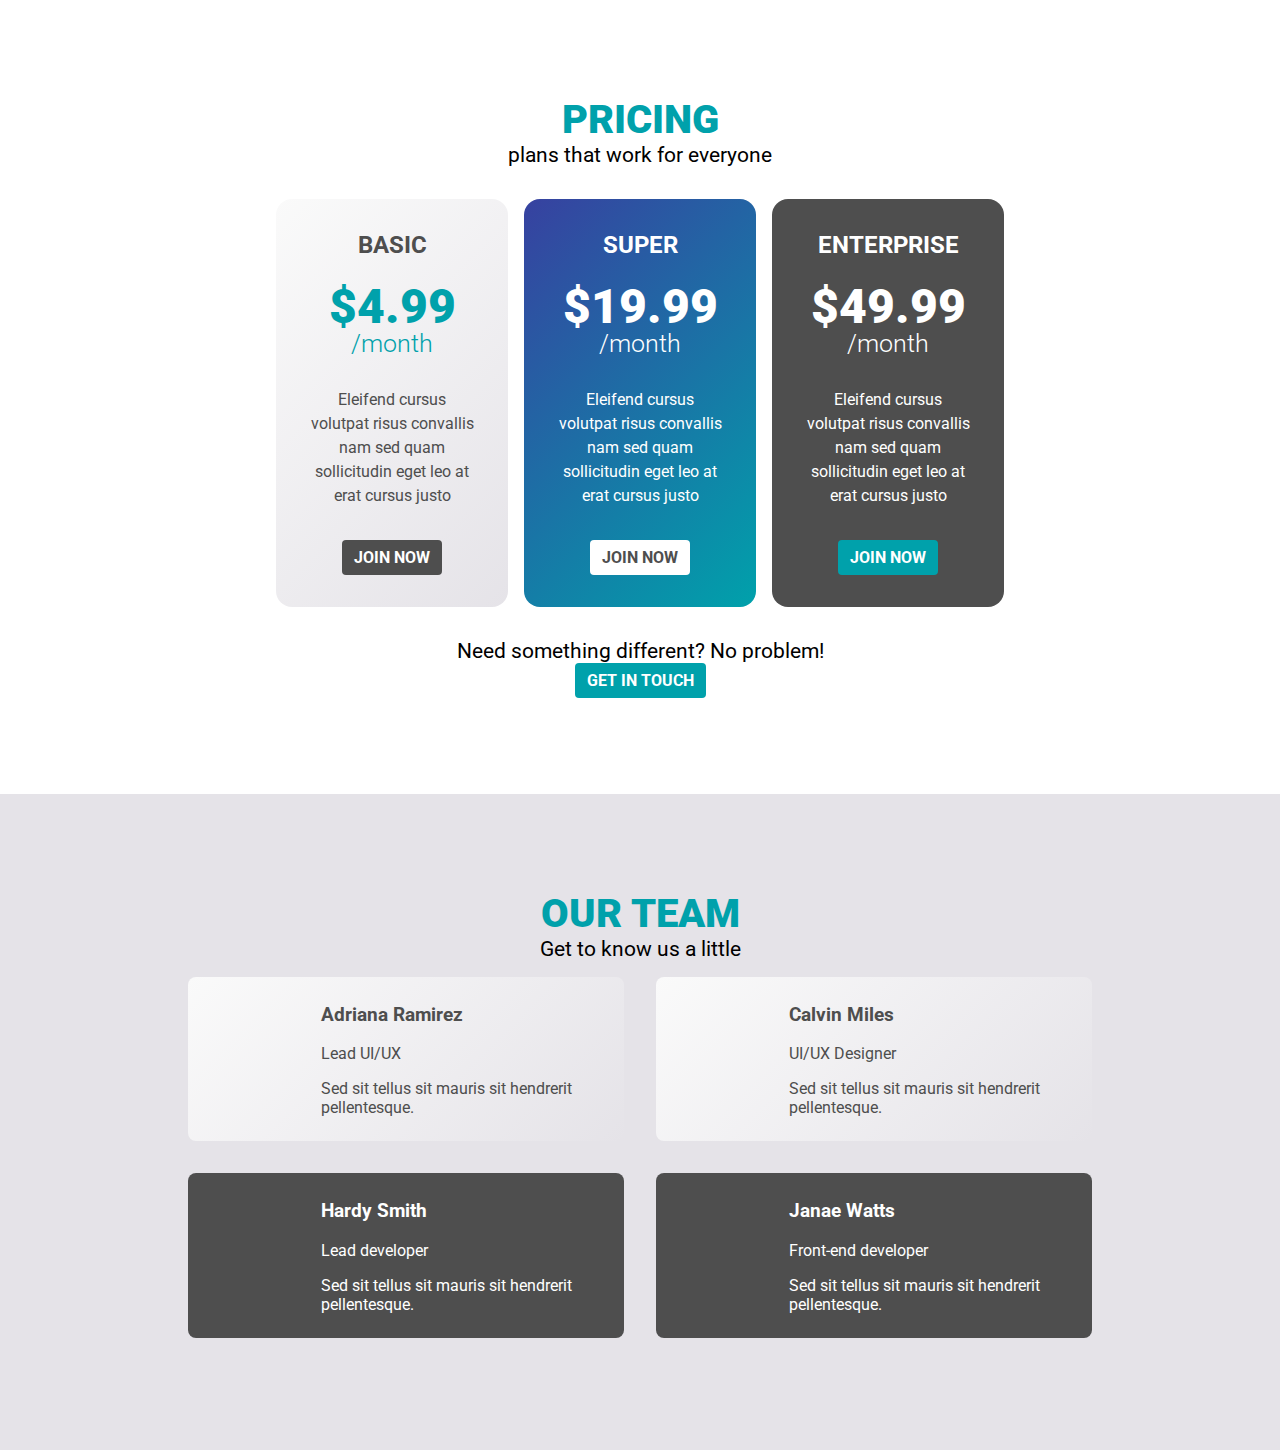
==== module-1/05-pricing-cards-3-updated-design/01 - Start here/index.html @ f6237a1b "Refactor  bg-plan classes to bg-utility classes" ====
<!DOCTYPE html>
<html lang="en">

<head>
  <meta charset="UTF-8">
  <meta name="viewport" content="width=device-width, initial-scale=1.0">
  <title>Pricing</title>
  <link href="https://fonts.googleapis.com/css2?family=Roboto:wght@300;700;900&display=swap" rel="stylesheet">
  <link rel="stylesheet" href="styles.css">
</head>

<body>
  <section class="pricing">
    <h2 class="section-title">pricing</h2>
    <p class="fs-500">plans that work for everyone</p>

    <div class="plans">
      <div class="plan bg-light">
        <h2 class="plan__title">basic</h2>
        <p class="plan__price">
          $4.99<span>/month</span>
        </p>
        <p class="plan__description">Eleifend cursus volutpat risus convallis nam sed quam sollicitudin eget leo at erat
          cursus justo</p>
        <a href="#" class="button">Join Now</a>
      </div>

      <div class="plan bg-accent">
        <h2 class="plan__title">super</h2>
        <p class="plan__price">
          $19.99<span>/month</span>
        </p>
        <p class="plan__description">Eleifend cursus volutpat risus convallis nam sed quam sollicitudin eget leo at erat
          cursus justo</p>
        <a href="#" class="button">Join Now</a>
      </div>
      <div class="plan bg-dark">
        <h2 class="plan__title">Enterprise</h2>
        <p class="plan__price">
          $49.99<span>/month</span>
        </p>
        <p class="plan__description">Eleifend cursus volutpat risus convallis nam sed quam sollicitudin eget leo at erat
          cursus justo</p>
        <a href="#" class="button">Join Now</a>
      </div>
    </div>

    <p class="fs-500">Need something different? No problem!</p>
    <a href="#" class="button">Get in touch</a>
  </section>
  <section class="team">
    <div class="container">
      <h2 class="section-title">Our team</h2>
      <p class="fs-500">Get to know us a little</p>

      <div class="team-members">

        <div class="team-member bg-light">
          <img src="img/team-01.jpg" alt="">
          <div class="info">
            <h3 class="name">Adriana Ramirez</h3>
            <p class="position">Lead UI/UX</p>
            <p>Sed sit tellus sit mauris sit hendrerit pellentesque.</p>
          </div>
        </div>

        <div class="team-member bg-light">
          <img src="img/team-02.jpg" alt="">
          <div class="info">
            <h3 class="name">Calvin Miles</h3>
            <p class="position">UI/UX Designer</p>
            <p>Sed sit tellus sit mauris sit hendrerit pellentesque.</p>
          </div>
        </div>

        <div class="team-member bg-dark">
          <img src="img/team-03.jpg" alt="">
          <div class="info">
            <h3 class="name">Hardy Smith</h3>
            <p class="position">Lead developer</p>
            <p>Sed sit tellus sit mauris sit hendrerit pellentesque.</p>
          </div>
        </div>

        <div class="team-member bg-dark">
          <img src="img/team-04.jpg" alt="">
          <div class="info">
            <h3 class="name">Janae Watts</h3>
            <p class="position">Front-end developer</p>
            <p>Sed sit tellus sit mauris sit hendrerit pellentesque.</p>
          </div>
        </div>
      </div>
    </div>
  </section>

</body>

</html>
---- module-1/05-pricing-cards-3-updated-design/01 - Start here/styles.css ----
/* ///////////////
  Reset
  ////////////// */

*,
*::before,
*::after {
  box-sizing: border-box;
}

/* ///////////////
  General styling
  ////////////// */

body {
  margin: 0;
  font-family: "Roboto", sans-serif;
  text-align: center;
}

section {
  padding: 6rem 0;
}

.section-title {
  font-size: 2.5rem;
  text-transform: uppercase;
  font-weight: 900;
  /* margin-top: 3em; */
  margin: 0;
  color: #00a1ab;
}

.fs-500 {
  font-size: 1.3125rem;
  margin: 0;
}

.container {
  padding: 0 2em;
  margin: 0 auto;
  max-width: 1000px;
}

.bg-light {
  color: #4e4e4e;
  background: linear-gradient(-45deg, #e5e3e8, #fafafa);
}

.bg-light .plan__price {
  color: #00a1ab;
}

.bg-light .button {
  color: white;
  background: #4e4e4e;
}

.bg-accent {
  color: #fff;
  background: linear-gradient(-45deg, #00a1ab, #3741a0);
}

.bg-accent .button {
  background: white;
  color: #4e4e4e;
}

.bg-dark {
  color: #fff;
  background: #4e4e4e;
}

.bg-dark .button {
  background: #00a1ab;
  color: #fff;
}

/* ///////////////
  Buttons
  ////////////// */

.button {
  display: inline-block;
  text-decoration: none;
  padding: 0.5em 0.75em;
  border-radius: 0.25em;
  text-transform: uppercase;
  font-weight: 700;
  background: #00a1ab;
  color: #fff;
}

.button--light {
  background: white;
  color: #4e4e4e;
}

.button--dark {
  color: white;
  background: #4e4e4e;
}

/* ///////////////
  Plans
  ////////////// */

.plans {
  display: flex;
  justify-content: center;
  margin: 2em 0;
}

.plan {
  width: 14.5em;
  padding: 2em;
  border-radius: 1em;
  margin: 0 0.5em;
}

.plan__title {
  text-transform: uppercase;
  margin: 0 0 1em;
}

.plan__price {
  font-size: 3rem;
  line-height: 1;
  font-weight: 900;
  margin: 0;
}

.plan__price span {
  display: block;
  font-size: 1.5625rem;
  font-weight: 300;
}

.plan__description {
  margin: 2em 0;
  line-height: 1.5;
}

/* ///////////////
  Teams
  ////////////// */

.team {
  background-color: #e5e3e8;
}

.team-members {
  display: flex;
  flex-wrap: wrap;
}

.team-member {
  /* background: #abc; */
  text-align: left;
  flex: 1 1 45%;
  margin: 1em;
  display: flex;
  border-radius: 0.5em;
  align-items: center;
  padding: 0.5em 2em 0.5em 0.5em;
}

.team-member img {
  width: 10rem;
  border-radius: 0.25em;
}
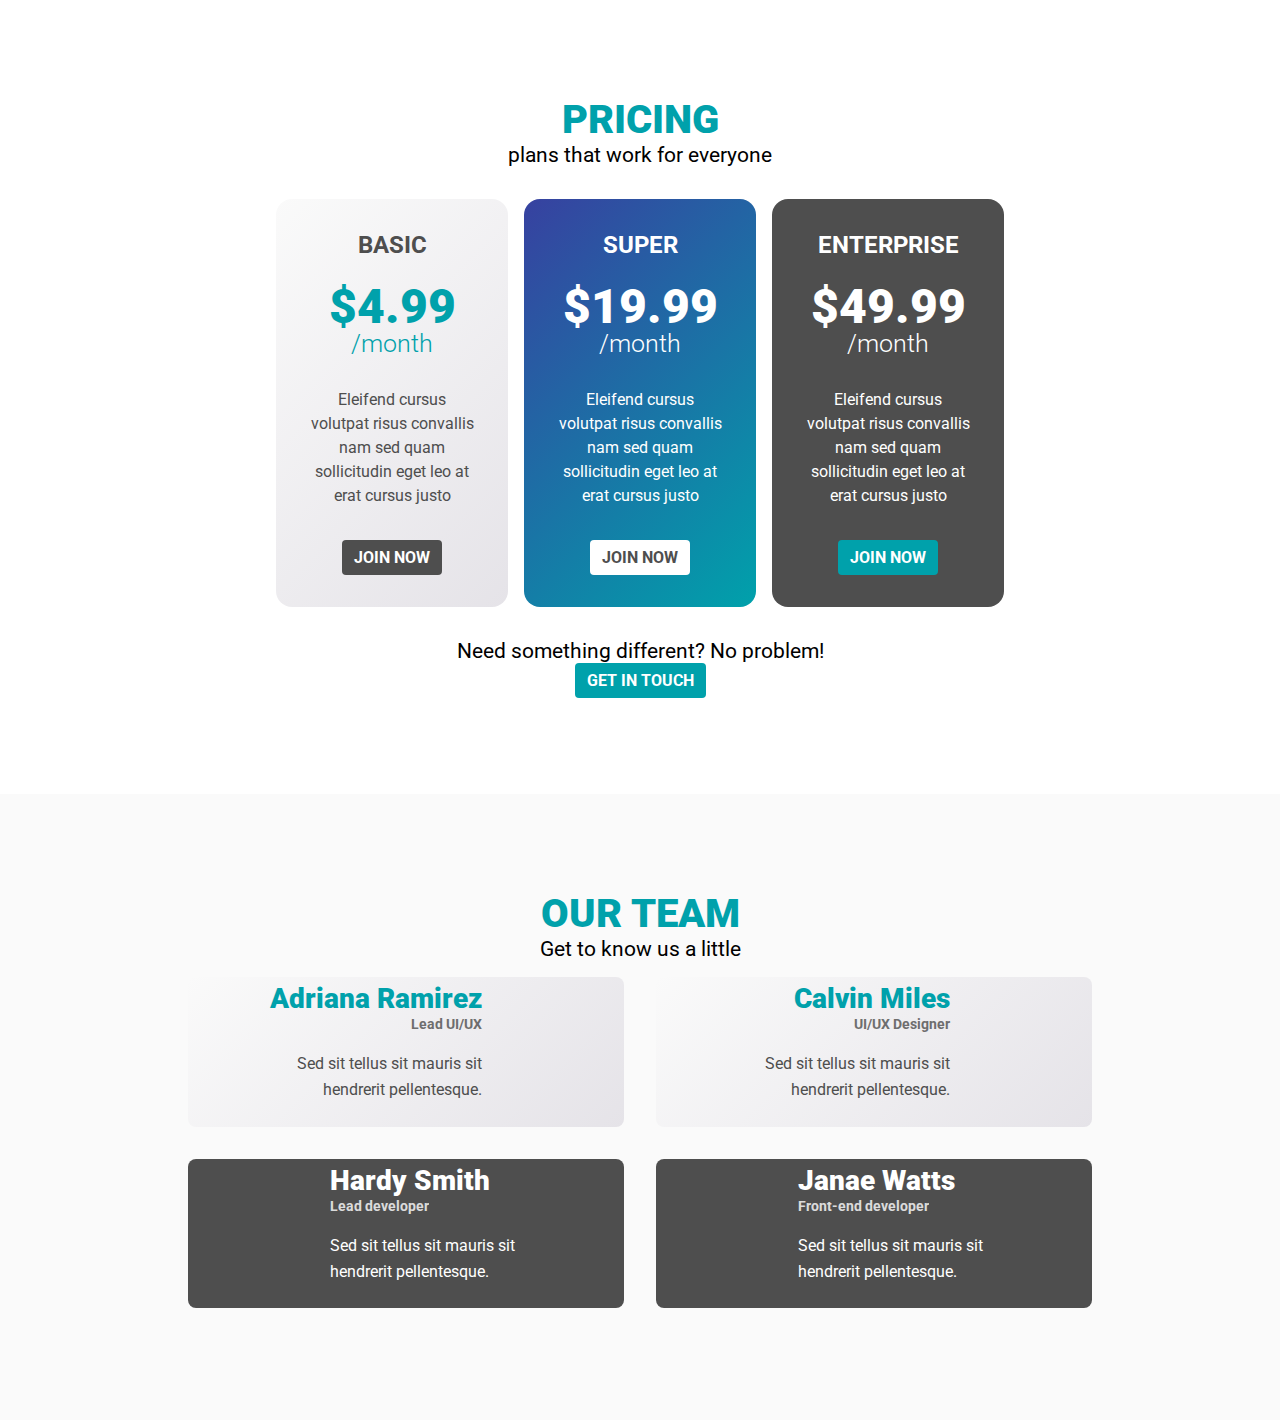
==== commit 74a2bd28: "Mirror the profile pic" ====
--- a/module-1/05-pricing-cards-3-updated-design/01 - Start here/index.html
+++ b/module-1/05-pricing-cards-3-updated-design/01 - Start here/index.html
@@ -55,7 +55,7 @@
 
       <div class="team-members">
 
-        <div class="team-member bg-light">
+        <div class="team-member bg-light team-member--mirrored">
           <img src="img/team-01.jpg" alt="">
           <div class="info">
             <h3 class="name">Adriana Ramirez</h3>
@@ -64,7 +64,7 @@
           </div>
         </div>
 
-        <div class="team-member bg-light">
+        <div class="team-member bg-light team-member--mirrored">
           <img src="img/team-02.jpg" alt="">
           <div class="info">
             <h3 class="name">Calvin Miles</h3>
--- a/module-1/05-pricing-cards-3-updated-design/01 - Start here/styles.css
+++ b/module-1/05-pricing-cards-3-updated-design/01 - Start here/styles.css
@@ -1,3 +1,16 @@
+:root {
+  --clr-primary-400: #00a1ab;
+  --clr-primary-500: #3741a0;
+
+  --clr-accent-400: #00cdac;
+  --clr-accent-500: #114243;
+
+  --clr-neutral-100: #fff;
+  --clr-neutral-200: #fafafa;
+  --clr-neutral-300: #e5e3e8;
+  --clr-neutral-400: #4e4e4e;
+}
+
 /* ///////////////
   Reset
   ////////////// */
@@ -28,7 +41,7 @@
   font-weight: 900;
   /* margin-top: 3em; */
   margin: 0;
-  color: #00a1ab;
+  color: var(--clr-primary-400);
 }
 
 .fs-500 {
@@ -43,37 +56,23 @@
 }
 
 .bg-light {
-  color: #4e4e4e;
+  --bg: var(--clr-neutral-400);
+  --fg: var(--clr-neutral-100);
+  --pop: var(--clr-primary-400);
+  color: var(--clr-neutral-400);
   background: linear-gradient(-45deg, #e5e3e8, #fafafa);
 }
 
-.bg-light .plan__price {
-  color: #00a1ab;
-}
-
-.bg-light .button {
-  color: white;
-  background: #4e4e4e;
-}
-
 .bg-accent {
-  color: #fff;
+  --bg: var(--clr-neutral-100);
+  --fg: var(--clr-neutral-400);
+  color: var(--clr-neutral-100);
   background: linear-gradient(-45deg, #00a1ab, #3741a0);
 }
 
-.bg-accent .button {
-  background: white;
-  color: #4e4e4e;
-}
-
 .bg-dark {
-  color: #fff;
-  background: #4e4e4e;
-}
-
-.bg-dark .button {
-  background: #00a1ab;
-  color: #fff;
+  color: var(--clr-neutral-100);
+  background: var(--clr-neutral-400);
 }
 
 /* ///////////////
@@ -87,8 +86,8 @@
   border-radius: 0.25em;
   text-transform: uppercase;
   font-weight: 700;
-  background: #00a1ab;
-  color: #fff;
+  background: var(--bg, var(--clr-primary-400));
+  color: var(--fg, var(--clr-neutral-100));
 }
 
 .button--light {
@@ -128,6 +127,7 @@
   line-height: 1;
   font-weight: 900;
   margin: 0;
+  color: var(--pop);
 }
 
 .plan__price span {
@@ -146,7 +146,7 @@
   ////////////// */
 
 .team {
-  background-color: #e5e3e8;
+  background-color: var(--clr-neutral-200);
 }
 
 .team-members {
@@ -163,9 +163,37 @@
   border-radius: 0.5em;
   align-items: center;
   padding: 0.5em 2em 0.5em 0.5em;
+  line-height: 1.6;
 }
 
 .team-member img {
   width: 10rem;
   border-radius: 0.25em;
+  /* margin-right: 1.5em; */
 }
+
+.info {
+  margin: 0 1.5em 0 1.5em;
+}
+
+.team-member .name {
+  font-size: 1.75rem;
+  line-height: 1;
+  font-weight: 900;
+  color: var(--pop);
+  margin: 0;
+}
+
+.team-member .position {
+  font-size: .875rem;
+  margin-top: 0;
+  font-weight: 700;
+  opacity: 0.8;
+}
+
+.team-member--mirrored {
+  flex-direction: row-reverse;
+  padding: 0.5em 0.5em 0.5em 2em;
+  text-align: right;
+}
+
